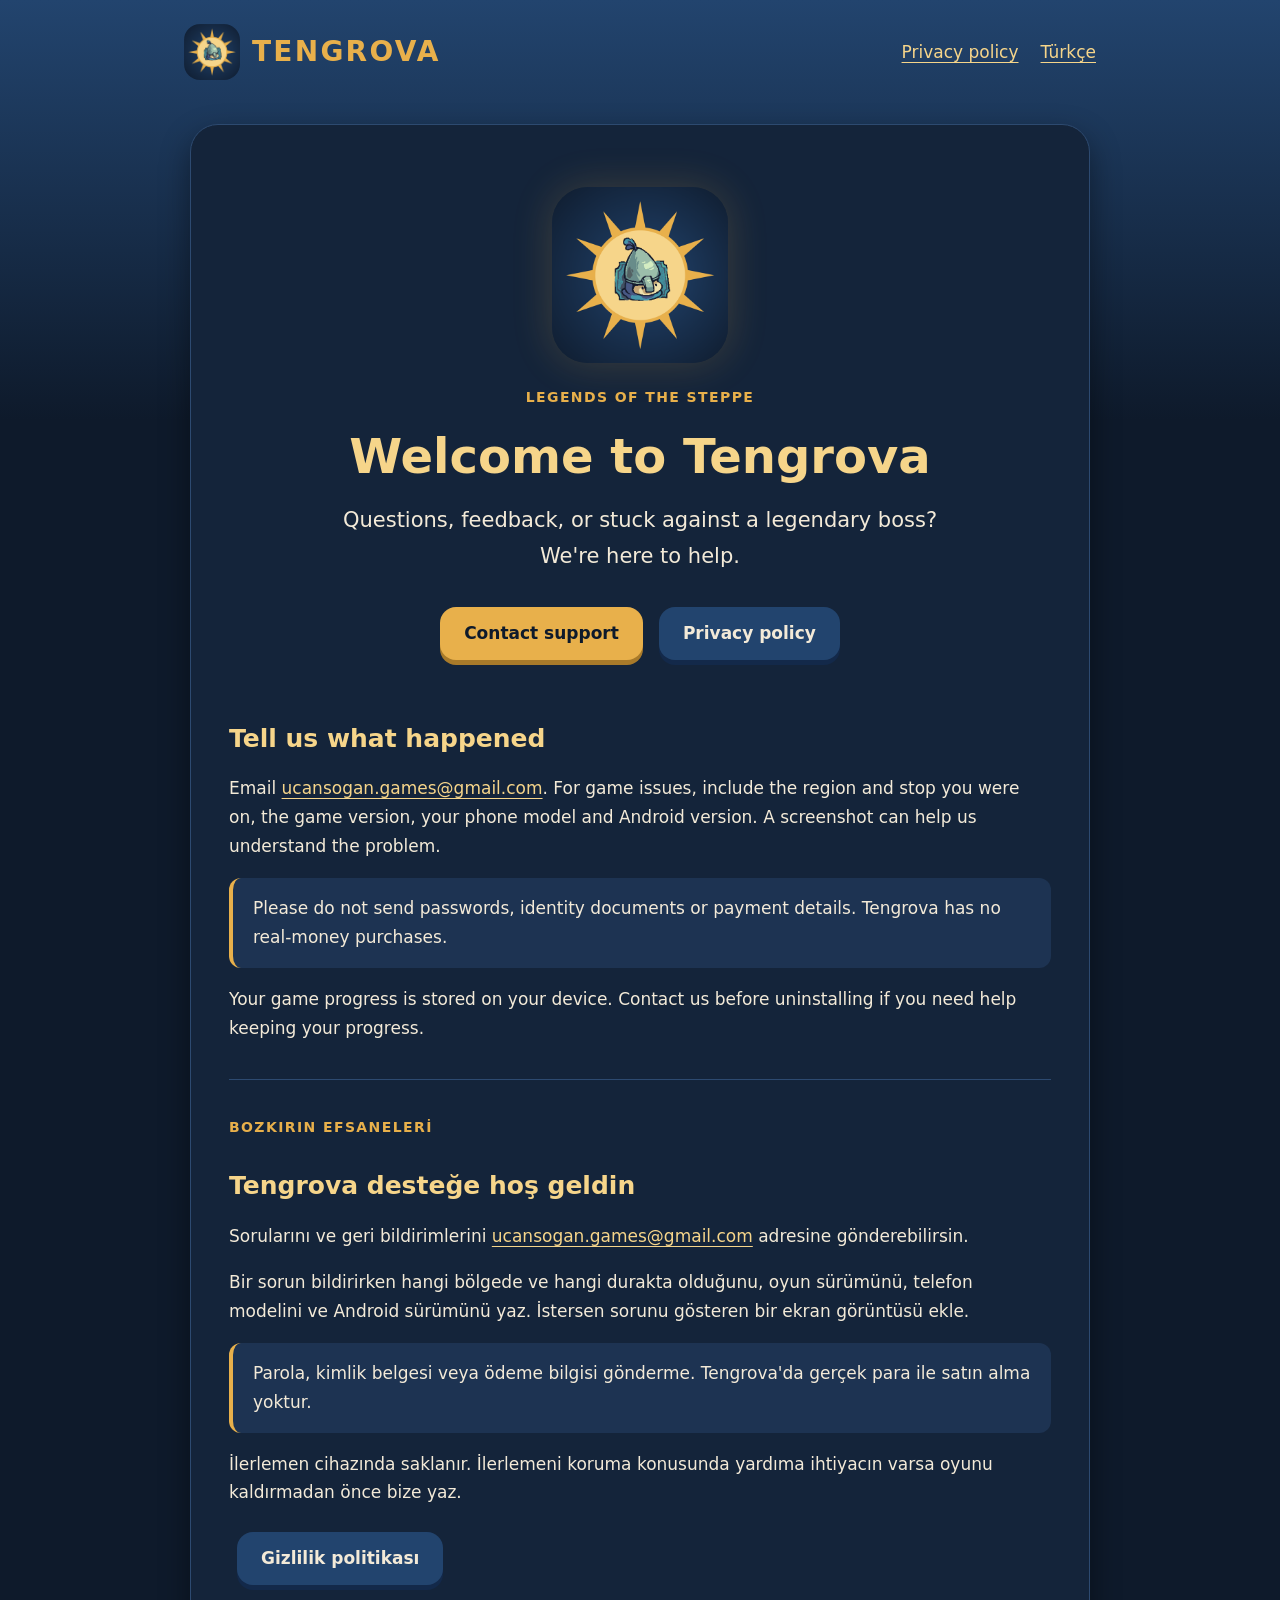
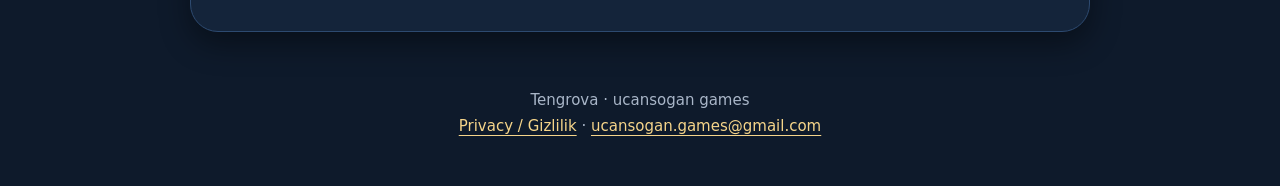
==== index.html @ 1ec8385a "first commit" ====
<!doctype html>
<html lang="en"><head><meta charset="utf-8"><meta name="viewport" content="width=device-width,initial-scale=1"><meta name="description" content="Tengrova support and privacy information. Tengrova destek ve gizlilik bilgileri."><title>Tengrova — Support &amp; Privacy</title><link rel="stylesheet" href="styles.css"><link rel="icon" type="image/png" href="icon.png"></head>
<body><header><a class="brand" href="index.html"><img src="icon.png" alt="" width="56" height="56">TENGROVA</a><nav aria-label="Main"><a href="privacy.html">Privacy policy</a><a href="#turkce" lang="tr">Türkçe</a></nav></header>
<main><section class="hero"><img src="icon.png" alt="Tengrova emblem" width="176" height="176"><p class="eyebrow">Legends of the Steppe</p><h1>Welcome to Tengrova</h1><p class="lead">Questions, feedback, or stuck against a legendary boss? We're here to help.</p><a class="button" href="mailto:ucansogan.games@gmail.com">Contact support</a><a class="button secondary" href="privacy.html">Privacy policy</a></section>
<section><h2>Tell us what happened</h2><p>Email <a href="mailto:ucansogan.games@gmail.com">ucansogan.games@gmail.com</a>. For game issues, include the region and stop you were on, the game version, your phone model and Android version. A screenshot can help us understand the problem.</p><p class="note">Please do not send passwords, identity documents or payment details. Tengrova has no real-money purchases.</p><p>Your game progress is stored on your device. Contact us before uninstalling if you need help keeping your progress.</p></section>
<hr><section id="turkce" lang="tr"><p class="eyebrow">Bozkırın Efsaneleri</p><h2>Tengrova desteğe hoş geldin</h2><p>Sorularını ve geri bildirimlerini <a href="mailto:ucansogan.games@gmail.com">ucansogan.games@gmail.com</a> adresine gönderebilirsin.</p><p>Bir sorun bildirirken hangi bölgede ve hangi durakta olduğunu, oyun sürümünü, telefon modelini ve Android sürümünü yaz. İstersen sorunu gösteren bir ekran görüntüsü ekle.</p><p class="note">Parola, kimlik belgesi veya ödeme bilgisi gönderme. Tengrova'da gerçek para ile satın alma yoktur.</p><p>İlerlemen cihazında saklanır. İlerlemeni koruma konusunda yardıma ihtiyacın varsa oyunu kaldırmadan önce bize yaz.</p><a class="button secondary" href="privacy.html#turkce" lang="tr">Gizlilik politikası</a></section></main>
<footer><p>Tengrova · ucansogan games<br><a href="privacy.html">Privacy / Gizlilik</a> · <a href="mailto:ucansogan.games@gmail.com">ucansogan.games@gmail.com</a></p></footer></body></html>
---- styles.css ----
:root{color-scheme:dark;--ink:#f3ead8;--gold:#e8b04b;--light-gold:#f6d58a;--night:#0e1a2b;--deep-blue:#22446e;--panel:#14243a}
*{box-sizing:border-box}
body{margin:0;background:linear-gradient(180deg,var(--deep-blue),var(--night) 420px) var(--night);color:var(--ink);font:17px/1.7 system-ui,-apple-system,BlinkMacSystemFont,"Segoe UI",sans-serif}
a{color:var(--light-gold);text-underline-offset:4px}
a:focus-visible{outline:3px solid var(--light-gold);outline-offset:5px;border-radius:3px}
header{max-width:960px;margin:auto;padding:24px;display:flex;justify-content:space-between;align-items:center;gap:20px;flex-wrap:wrap}
.brand{display:flex;align-items:center;gap:12px;text-decoration:none;font-size:28px;font-weight:800;letter-spacing:.08em;color:var(--gold)}
.brand img{width:56px;height:56px;border-radius:16px}
nav{display:flex;gap:22px;flex-wrap:wrap}
main{max-width:900px;margin:20px auto 56px;padding:38px;background:var(--panel);border:1px solid #2d4a70;border-radius:28px;box-shadow:0 12px 30px #0006}
.hero{text-align:center;padding:24px 0}
.hero img{width:176px;height:176px;border-radius:36px;box-shadow:0 0 40px #e8b04b33}
.eyebrow{font-size:14px;letter-spacing:.1em;font-weight:750;text-transform:uppercase;color:var(--gold)}
h1,h2{line-height:1.2;color:var(--light-gold)}
h1{font-size:clamp(32px,6vw,48px);margin:18px 0}
h2{font-size:25px;margin-top:32px}
.lead{font-size:21px;max-width:620px;margin:0 auto 24px}
.button{display:inline-block;margin:8px;padding:12px 24px;background:var(--gold);color:var(--night);border-radius:16px;box-shadow:0 5px 0 #a87a2a;font-weight:750;text-decoration:none}
.button.secondary{background:var(--deep-blue);color:var(--ink);box-shadow:0 5px 0 #13294a}
.note{background:#1d3352;border-left:4px solid var(--gold);padding:16px 20px;border-radius:12px}
footer{max-width:900px;padding:0 24px 32px;margin:auto;text-align:center;color:#a9b6c8;font-size:15px}
hr{border:0;border-top:1px solid #2d4a70;margin:36px 0}
html{scroll-behavior:smooth}
@media(prefers-reduced-motion:reduce){html{scroll-behavior:auto}}
@media(max-width:600px){header{padding:18px}main{margin:10px 12px 32px;padding:24px 20px;border-radius:22px}.hero{padding-top:12px}.brand{font-size:25px}nav{gap:15px}}
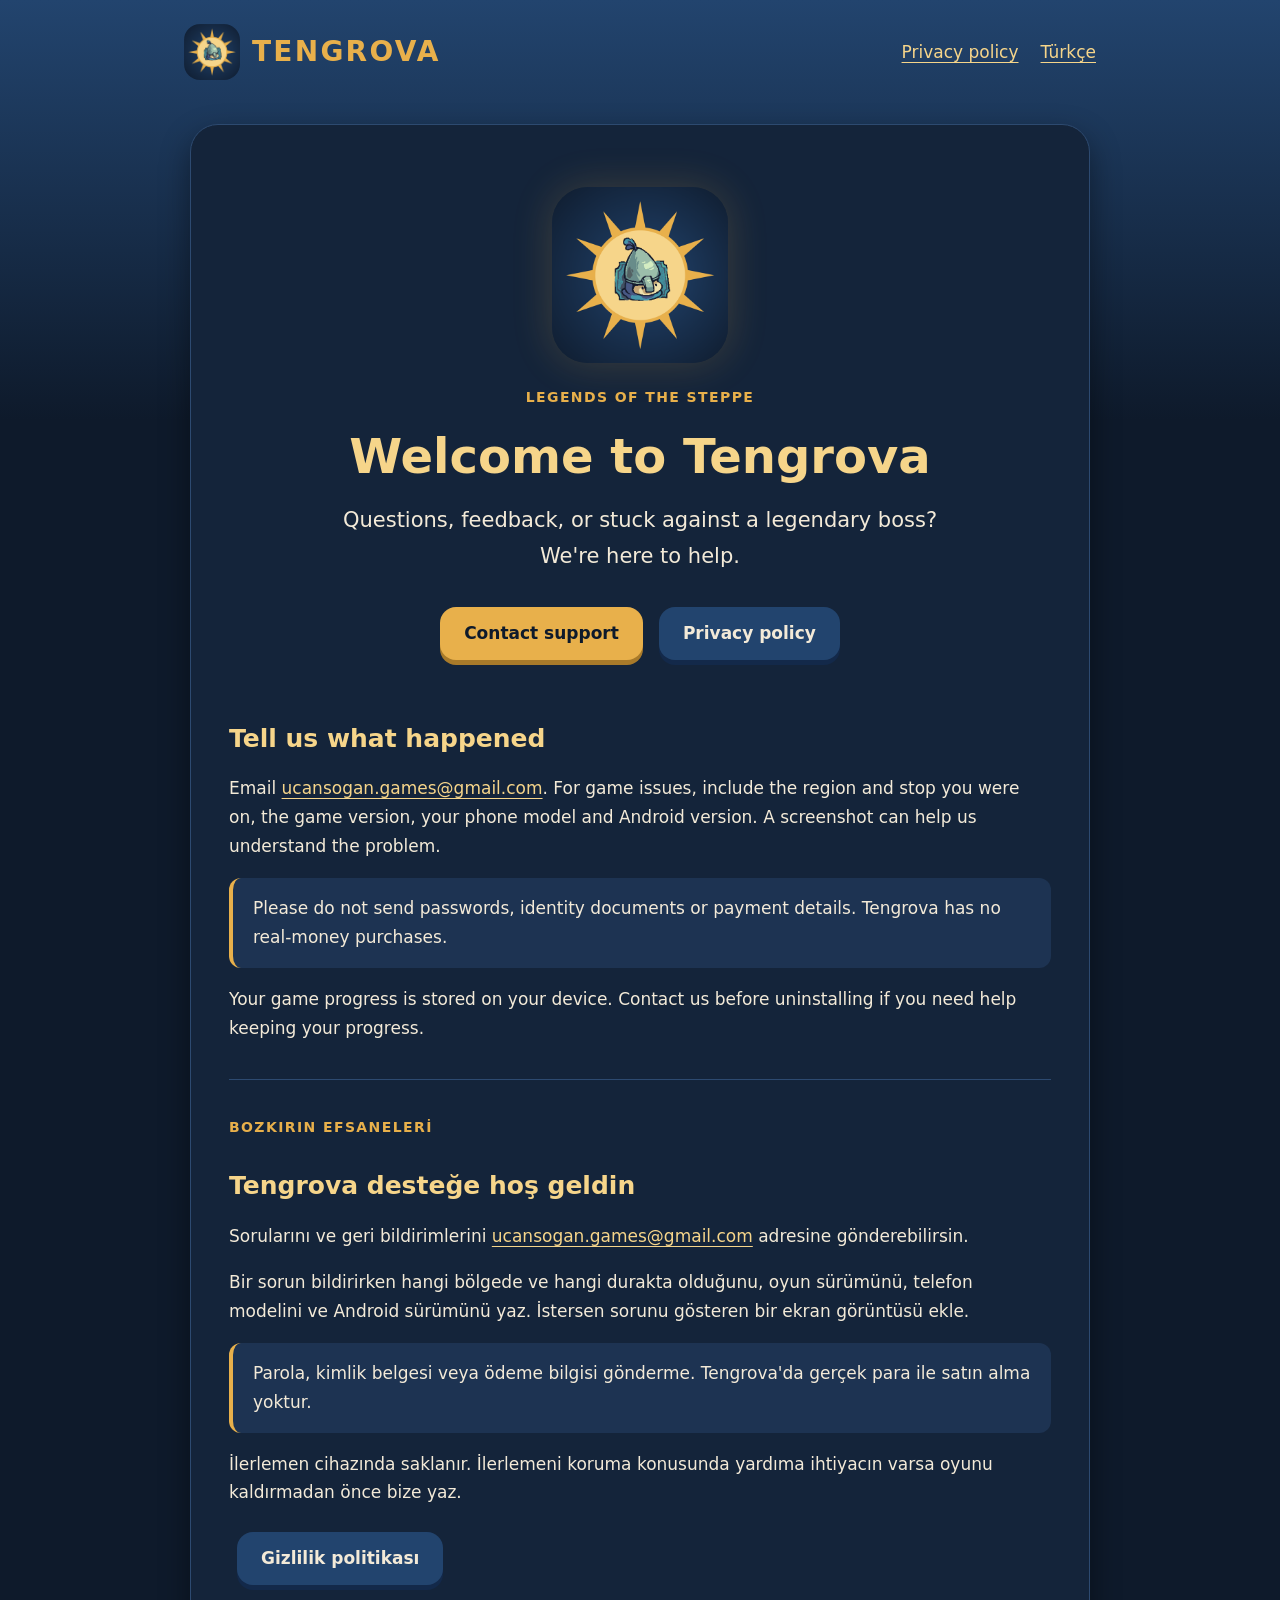
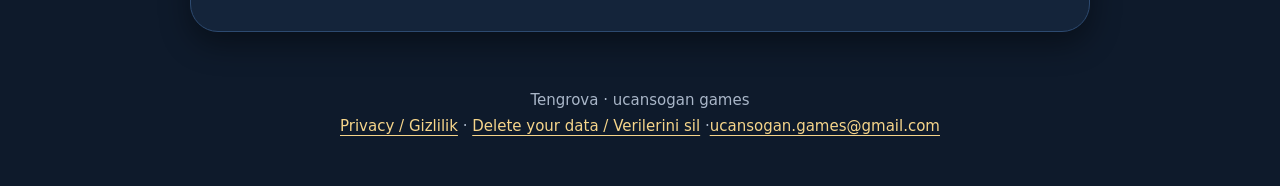
==== commit e9bf5656: "." ====
--- a/index.html
+++ b/index.html
@@ -4,4 +4,4 @@
 <main><section class="hero"><img src="icon.png" alt="Tengrova emblem" width="176" height="176"><p class="eyebrow">Legends of the Steppe</p><h1>Welcome to Tengrova</h1><p class="lead">Questions, feedback, or stuck against a legendary boss? We're here to help.</p><a class="button" href="mailto:ucansogan.games@gmail.com">Contact support</a><a class="button secondary" href="privacy.html">Privacy policy</a></section>
 <section><h2>Tell us what happened</h2><p>Email <a href="mailto:ucansogan.games@gmail.com">ucansogan.games@gmail.com</a>. For game issues, include the region and stop you were on, the game version, your phone model and Android version. A screenshot can help us understand the problem.</p><p class="note">Please do not send passwords, identity documents or payment details. Tengrova has no real-money purchases.</p><p>Your game progress is stored on your device. Contact us before uninstalling if you need help keeping your progress.</p></section>
 <hr><section id="turkce" lang="tr"><p class="eyebrow">Bozkırın Efsaneleri</p><h2>Tengrova desteğe hoş geldin</h2><p>Sorularını ve geri bildirimlerini <a href="mailto:ucansogan.games@gmail.com">ucansogan.games@gmail.com</a> adresine gönderebilirsin.</p><p>Bir sorun bildirirken hangi bölgede ve hangi durakta olduğunu, oyun sürümünü, telefon modelini ve Android sürümünü yaz. İstersen sorunu gösteren bir ekran görüntüsü ekle.</p><p class="note">Parola, kimlik belgesi veya ödeme bilgisi gönderme. Tengrova'da gerçek para ile satın alma yoktur.</p><p>İlerlemen cihazında saklanır. İlerlemeni koruma konusunda yardıma ihtiyacın varsa oyunu kaldırmadan önce bize yaz.</p><a class="button secondary" href="privacy.html#turkce" lang="tr">Gizlilik politikası</a></section></main>
-<footer><p>Tengrova · ucansogan games<br><a href="privacy.html">Privacy / Gizlilik</a> · <a href="mailto:ucansogan.games@gmail.com">ucansogan.games@gmail.com</a></p></footer></body></html>
+<footer><p>Tengrova · ucansogan games<br><a href="privacy.html">Privacy / Gizlilik</a> · <a href="delete-data.html">Delete your data / Verilerini sil</a> ·<a href="mailto:ucansogan.games@gmail.com">ucansogan.games@gmail.com</a></p></footer></body></html>
